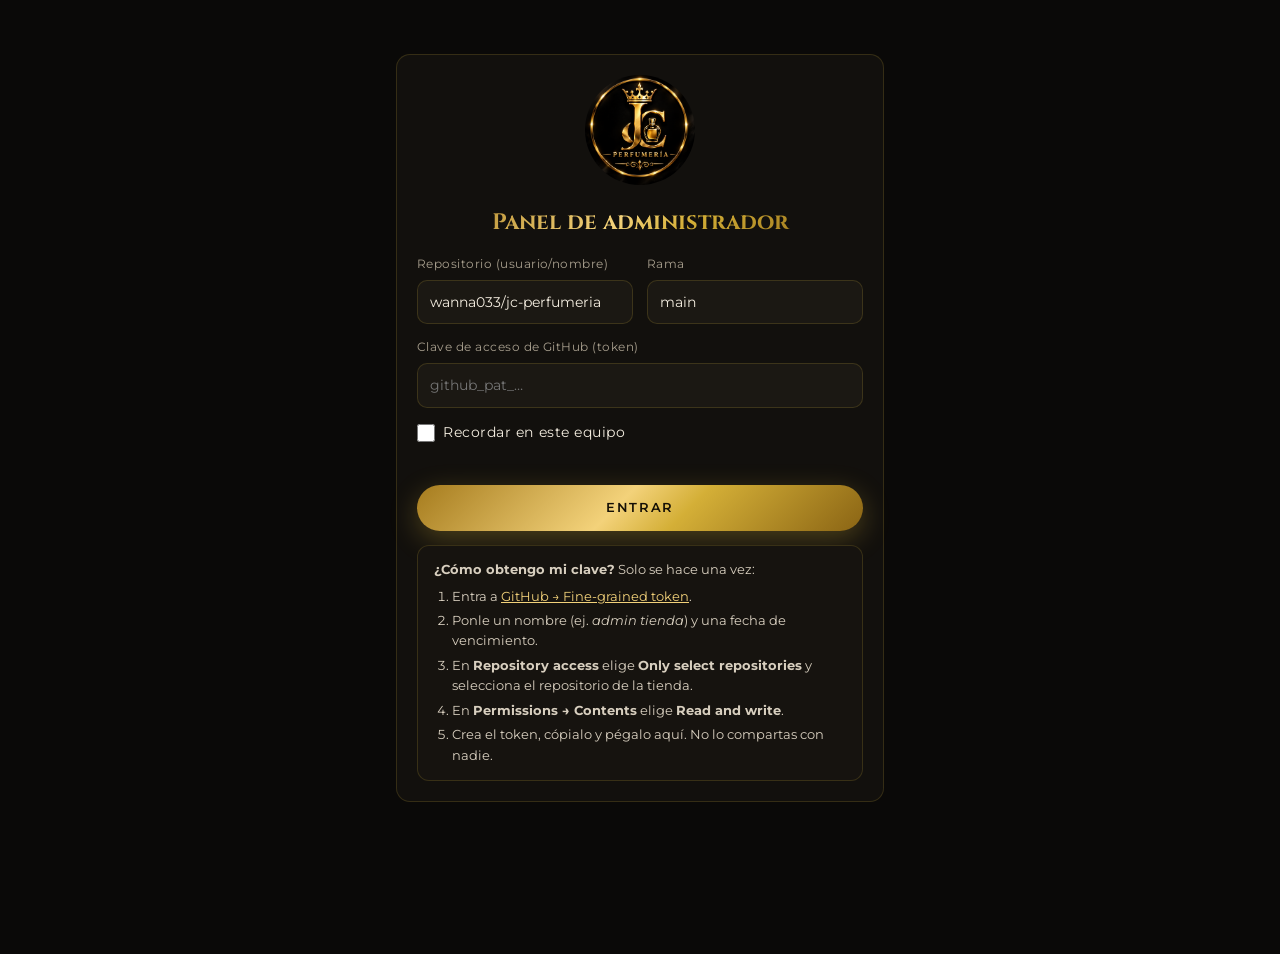
==== admin.html @ fc4ed75d "Tienda JC Perfumería con panel de administrador Co-Authored-By: Claude Opus 5.5 <noreply@anthropic.c" ====
<!DOCTYPE html>
<html lang="es">
<head>
<meta charset="UTF-8">
<meta name="viewport" content="width=device-width, initial-scale=1.0">
<meta name="robots" content="noindex, nofollow">
<title>Administrador | JC Perfumería</title>
<link rel="icon" href="assets/logo.png">
<link rel="preconnect" href="https://fonts.googleapis.com">
<link rel="preconnect" href="https://fonts.gstatic.com" crossorigin>
<link href="https://fonts.googleapis.com/css2?family=Cinzel:wght@500;600;700&family=Montserrat:wght@300;400;500;600;700&display=swap" rel="stylesheet">
<link rel="stylesheet" href="css/tienda.css?v=2">
<style>
  body{background:var(--bg);min-height:100vh}
  .a-top{position:sticky;top:0;z-index:40;background:rgba(8,7,6,.96);border-bottom:1px solid var(--line);backdrop-filter:blur(8px)}
  .a-top .wrap{display:flex;align-items:center;gap:14px;height:68px}
  .a-top img{width:44px;height:44px;border-radius:50%}
  .a-top h1{font-family:Cinzel,serif;font-size:1.05rem}
  .a-top .grow{flex:1}
  .status{font-size:.76rem;color:var(--muted);display:flex;align-items:center;gap:6px}
  .status i{width:8px;height:8px;border-radius:50%;background:#4caf50;display:inline-block}
  .status.dirty i{background:#ffb300}
  .btn-sm{padding:9px 14px;font-size:.68rem}
  .tabs{display:flex;gap:6px;overflow-x:auto;overflow-y:hidden;scrollbar-width:none;padding:18px 0 0;border-bottom:1px solid var(--line)}
  .tab{padding:10px 16px;border-radius:10px 10px 0 0;font-size:.82rem;font-weight:600;color:var(--muted);white-space:nowrap}
  .tab.on{color:var(--gold-2);background:var(--bg-2);border:1px solid var(--line);border-bottom-color:var(--bg-2);margin-bottom:-1px}
  .panel{padding:26px 0 80px}
  .panel-head{display:flex;gap:10px;align-items:center;flex-wrap:wrap;margin-bottom:18px}
  .panel-head h2{font-family:Cinzel,serif;font-size:1.3rem;flex:1}
  .inp,.a-form input,.a-form textarea,.a-form select{width:100%;background:var(--field);border:1px solid var(--line);border-radius:10px;padding:10px 12px;color:var(--text);font-size:.88rem;outline:0}
  .a-form input:focus,.a-form textarea:focus,.inp:focus{border-color:var(--gold)}
  .a-form label{display:flex;flex-direction:column;gap:6px;font-size:.74rem;color:var(--muted);letter-spacing:.04em}
  .a-form .hint{font-size:.7rem;color:#7d7566}
  .a-form .grid2{display:grid;grid-template-columns:1fr 1fr;gap:14px}
  .a-form .grid3{display:grid;grid-template-columns:1fr 1fr 1fr;gap:14px}
  .a-form{display:grid;gap:14px}
  .checks{display:flex;gap:18px;flex-wrap:wrap}
  .checks label{flex-direction:row;align-items:center;gap:8px;font-size:.85rem;color:var(--text)}
  .checks input{width:18px;height:18px;accent-color:var(--gold)}
  .plist{display:flex;flex-direction:column;gap:10px}
  .prow{display:grid;grid-template-columns:64px 1fr auto;gap:14px;align-items:center;padding:10px 12px;border:1px solid var(--line);border-radius:12px;background:var(--card)}
  .prow img{width:64px;height:64px;object-fit:contain;background:#f7f3ea;border-radius:10px}
  .prow h3{font-family:Cinzel,serif;font-size:.95rem}
  .prow .sub{font-size:.76rem;color:var(--muted)}
  .prow .pr{color:var(--gold-2);font-weight:600;font-size:.88rem}
  .pills{display:flex;gap:6px;flex-wrap:wrap;margin-top:4px}
  .pill{font-size:.64rem;padding:2px 8px;border-radius:999px;border:1px solid var(--line);color:var(--muted)}
  .pill.warn{border-color:#ffb300;color:#ffb300}
  .pill.red{border-color:var(--sale);color:#ff6b81}
  .pill.gold{border-color:var(--gold);color:var(--gold-2)}
  .ractions{display:flex;gap:4px;flex-wrap:wrap;justify-content:flex-end}
  .ib{width:34px;height:34px;border-radius:8px;border:1px solid var(--line);display:grid;place-items:center;color:var(--gold-2);font-size:.85rem;background:var(--field)}
  .ib:hover{border-color:var(--gold)}
  .ib.danger{color:#ff6b81}
  .ib:disabled{opacity:.3;cursor:default}
  .card-box{border:1px solid var(--line);border-radius:14px;padding:20px;background:var(--bg-2)}
  .rows{display:flex;flex-direction:column;gap:12px}
  .rowbox{border:1px solid var(--line);border-radius:12px;padding:14px;background:var(--card);display:grid;gap:10px;position:relative}
  .rowbox .ib{position:absolute;top:10px;right:10px}
  .login{max-width:520px;margin:6vh auto;padding:0 16px}
  .login .card-box{display:grid;gap:14px}
  .login img{width:110px;border-radius:50%;margin:0 auto 6px}
  .login h1{font-family:Cinzel,serif;text-align:center;font-size:1.4rem}
  .help{font-size:.8rem;color:var(--soft);background:var(--card);border:1px solid var(--line);border-radius:12px;padding:14px 16px}
  .help ol{padding-left:18px;display:grid;gap:4px;margin-top:6px}
  .help a{color:var(--gold-2);text-decoration:underline}
  .err{color:#ff6b81;font-size:.82rem;min-height:1em}
  .edit-modal{width:min(820px,calc(100% - 24px))}
  .edit-modal .inner{padding:26px}
  .imgdrop{border:1.5px dashed var(--line);border-radius:14px;display:grid;grid-template-columns:140px 1fr;gap:16px;padding:14px;align-items:center}
  .imgdrop.over{border-color:var(--gold);background:rgba(212,175,55,.06)}
  .imgdrop img{width:140px;height:140px;object-fit:contain;background:#f7f3ea;border-radius:10px}
  .progress{position:fixed;inset:0;background:rgba(0,0,0,.75);z-index:120;display:grid;place-items:center}
  .progress .card-box{min-width:300px;text-align:center}
  .spinner{width:38px;height:38px;border:3px solid var(--line);border-top-color:var(--gold);border-radius:50%;animation:spin 1s linear infinite;margin:0 auto 14px}
  @keyframes spin{to{transform:rotate(360deg)}}
  @media (max-width:700px){
    .a-form .grid2,.a-form .grid3{grid-template-columns:1fr}
    .prow{grid-template-columns:52px 1fr}
    .prow img{width:52px;height:52px}
    .ractions{grid-column:1/-1;justify-content:flex-start}
    .imgdrop{grid-template-columns:1fr}
    .imgdrop img{margin:auto}
    .a-top .status span{display:none}
    .hide-sm{display:none}
  }
</style>
</head>
<body>

<!-- ===== Acceso ===== -->
<div class="login" id="loginView">
  <div class="card-box">
    <img src="assets/logo.png" alt="">
    <h1 class="gold-text">Panel de administrador</h1>
    <form class="a-form" id="loginForm">
      <div class="grid2">
        <label>Repositorio (usuario/nombre)<input name="repo" id="fRepo" placeholder="usuario/jc-perfumeria" required></label>
        <label>Rama<input name="branch" id="fBranch" value="main" required></label>
      </div>
      <label>Clave de acceso de GitHub (token)
        <input name="token" id="fToken" type="password" autocomplete="off" placeholder="github_pat_…" required>
      </label>
      <div class="checks"><label><input type="checkbox" id="fRemember"> Recordar en este equipo</label></div>
      <div class="err" id="loginErr"></div>
      <button class="btn btn-gold" type="submit">Entrar</button>
    </form>
    <div class="help">
      <b>¿Cómo obtengo mi clave?</b> Solo se hace una vez:
      <ol>
        <li>Entra a <a href="https://github.com/settings/personal-access-tokens/new" target="_blank" rel="noopener">GitHub → Fine-grained token</a>.</li>
        <li>Ponle un nombre (ej. <i>admin tienda</i>) y una fecha de vencimiento.</li>
        <li>En <b>Repository access</b> elige <b>Only select repositories</b> y selecciona el repositorio de la tienda.</li>
        <li>En <b>Permissions → Contents</b> elige <b>Read and write</b>.</li>
        <li>Crea el token, cópialo y pégalo aquí. No lo compartas con nadie.</li>
      </ol>
    </div>
  </div>
</div>

<!-- ===== Panel ===== -->
<div id="appView" hidden>
  <div class="a-top">
    <div class="wrap">
      <img src="assets/logo.png" alt="">
      <h1 class="gold-text hide-sm">Administrador</h1>
      <div class="grow"></div>
      <div class="status" id="status"><i></i><span id="statusText">Todo publicado</span></div>
      <a class="btn btn-outline btn-sm" id="previewBtn" href="index.html?preview=1" target="_blank">Vista previa</a>
      <button class="btn btn-gold btn-sm" id="publishBtn">Publicar</button>
      <button class="ib" id="logoutBtn" title="Salir">⎋</button>
    </div>
  </div>

  <div class="wrap">
    <div class="tabs" id="tabs">
      <button class="tab on" data-tab="productos">Productos</button>
      <button class="tab" data-tab="ajustes">Ajustes de la tienda</button>
      <button class="tab" data-tab="testimonios">Testimonios</button>
      <button class="tab" data-tab="preguntas">Preguntas</button>
      <button class="tab" data-tab="respaldo">Respaldo</button>
    </div>

    <!-- Productos -->
    <div class="panel" data-panel="productos">
      <div class="panel-head">
        <h2 class="gold-text">Productos <small id="pCount" style="font-size:.8rem;color:var(--muted)"></small></h2>
        <input class="inp" id="pSearch" placeholder="Buscar…" style="max-width:220px">
        <button class="btn btn-gold btn-sm" id="newProduct">+ Nuevo producto</button>
      </div>
      <div class="plist" id="plist"></div>
    </div>

    <!-- Ajustes -->
    <div class="panel" data-panel="ajustes" hidden>
      <div class="panel-head"><h2 class="gold-text">Ajustes de la tienda</h2></div>
      <form class="a-form card-box" id="settingsForm">
        <div class="grid2">
          <label>Nombre de la tienda<input name="nombre"></label>
          <label>Correo<input name="email" type="email"></label>
        </div>
        <div class="grid2">
          <label>WhatsApp (con indicativo, solo números)<input name="whatsapp" inputmode="numeric" placeholder="573001234567"><span class="hint">Ej: 57 + tu número → 573217783770</span></label>
          <label>Teléfono como se muestra<input name="telefonoVisible"></label>
        </div>
        <label>Barra de anuncio (arriba de la página; vacío = oculta)<input name="anuncio"></label>
        <label>Portada · etiqueta pequeña<input name="heroEtiqueta"></label>
        <label>Portada · título<input name="heroTitulo"></label>
        <label>Portada · texto<textarea name="heroTexto" rows="2"></textarea></label>
        <label>Sección “Nosotros”<textarea name="nosotros" rows="5"></textarea></label>
        <div class="grid2">
          <label>Envío gratis desde ($, 0 = no mostrar)<input name="envioGratisDesde" type="number" min="0" step="1000"></label>
          <label>Formas de pago (separadas por coma)<input name="formasPago" placeholder="Transferencia, Nequi, Efectivo"></label>
        </div>
        <div class="grid3">
          <label>Instagram (enlace)<input name="instagram" placeholder="https://instagram.com/…"></label>
          <label>Facebook (enlace)<input name="facebook" placeholder="https://facebook.com/…"></label>
          <label>TikTok (enlace)<input name="tiktok" placeholder="https://tiktok.com/@…"></label>
        </div>
      </form>
    </div>

    <!-- Testimonios -->
    <div class="panel" data-panel="testimonios" hidden>
      <div class="panel-head">
        <h2 class="gold-text">Testimonios</h2>
        <button class="btn btn-gold btn-sm" id="addTes">+ Agregar testimonio</button>
      </div>
      <p class="desc" style="margin-bottom:14px">Agrega comentarios reales de tus clientes (con su permiso). Si no hay ninguno, la sección no se muestra.</p>
      <div class="rows" id="tesList"></div>
    </div>

    <!-- Preguntas -->
    <div class="panel" data-panel="preguntas" hidden>
      <div class="panel-head">
        <h2 class="gold-text">Preguntas frecuentes</h2>
        <button class="btn btn-gold btn-sm" id="addFaq">+ Agregar pregunta</button>
      </div>
      <div class="rows" id="faqList"></div>
    </div>

    <!-- Respaldo -->
    <div class="panel" data-panel="respaldo" hidden>
      <div class="panel-head"><h2 class="gold-text">Copia de seguridad</h2></div>
      <div class="card-box a-form">
        <p class="desc">Descarga todos los datos de tu tienda en un archivo, o restaura uno descargado antes. Restaurar reemplaza lo que tienes en el panel (no se publica hasta que presiones <b>Publicar</b>).</p>
        <div style="display:flex;gap:10px;flex-wrap:wrap">
          <button class="btn btn-outline btn-sm" id="exportBtn">Descargar respaldo</button>
          <label class="btn btn-outline btn-sm" style="cursor:pointer">Restaurar respaldo<input type="file" id="importFile" accept="application/json,.json" hidden></label>
          <button class="btn btn-outline btn-sm" id="discardBtn">Descartar cambios sin publicar</button>
        </div>
      </div>
    </div>
  </div>
</div>

<!-- Editor de producto -->
<div class="overlay" id="overlay"></div>
<div class="modal edit-modal" id="editModal" role="dialog" aria-modal="true">
  <div class="inner">
    <h3 class="gold-text" id="editTitle" style="margin-bottom:16px">Nuevo producto</h3>
    <form class="a-form" id="productForm">
      <div class="imgdrop" id="imgDrop">
        <img id="imgPreview" src="assets/logo.png" alt="">
        <div class="a-form">
          <label class="btn btn-outline btn-sm" style="cursor:pointer;justify-self:start">Subir foto<input type="file" id="imgFile" accept="image/*" hidden></label>
          <span class="hint">También puedes arrastrar la foto aquí. Se optimiza automáticamente.</span>
          <label>…o pega el enlace de una imagen<input name="imagenUrl" placeholder="https://…"></label>
        </div>
      </div>
      <div class="grid2">
        <label>Nombre *<input name="nombre" required></label>
        <label>Marca<input name="marca" list="brandList"><datalist id="brandList"></datalist></label>
      </div>
      <div class="grid3">
        <label>Precio *<input name="precio" type="number" min="0" step="1000" required></label>
        <label>Precio anterior (tachado)<input name="precioAnterior" type="number" min="0" step="1000"><span class="hint">Vacío = sin descuento</span></label>
        <label>Presentación<input name="presentacion" placeholder="Eau de Parfum · 100 ml"></label>
      </div>
      <label>Perfil olfativo (separado por coma)<input name="perfil" placeholder="Vainilla, Ámbar, Especiado"></label>
      <label>Notas (separadas por coma)<input name="notas" placeholder="Bergamota, Rosa, Almizcle"></label>
      <label>Descripción<textarea name="descripcion" rows="3"></textarea></label>
      <div class="checks">
        <label><input type="checkbox" name="destacado"> ★ Destacado</label>
        <label><input type="checkbox" name="nuevo"> Nuevo</label>
        <label><input type="checkbox" name="agotado"> Agotado</label>
      </div>
      <div class="err" id="editErr"></div>
      <div style="display:flex;gap:10px;justify-content:flex-end;flex-wrap:wrap">
        <button type="button" class="btn btn-outline btn-sm" id="cancelEdit">Cancelar</button>
        <button type="submit" class="btn btn-gold btn-sm">Guardar producto</button>
      </div>
    </form>
  </div>
</div>

<div class="toast" id="toast"></div>
<div class="progress" id="progress" hidden><div class="card-box"><div class="spinner"></div><div id="progressText">Publicando…</div></div></div>

<script src="js/admin.js?v=2"></script>
</body>
</html>
---- css/tienda.css ----
:root{
  --bg:#0a0908;
  --bg-2:#12100d;
  --card:#16130f;
  --field:#1b1813;
  --line:rgba(212,175,55,.18);
  --gold:#d4af37;
  --gold-2:#f3d27a;
  --text:#f4ede0;
  --soft:#d8cfbf;
  --muted:#a89f8e;
  --sale:#c8102e;
  --wa:#25d366;
  --grad-gold:linear-gradient(135deg,#a67c1e 0%,#f3d27a 45%,#d4af37 60%,#8a6414 100%);
  --radius:14px;
  --head:78px;
}
*{box-sizing:border-box;margin:0;padding:0}
html{scroll-behavior:smooth;scroll-padding-top:calc(var(--head) + 10px)}
body{background:var(--bg);color:var(--text);font-family:Montserrat,system-ui,sans-serif;line-height:1.6;overflow-x:hidden}
img,video{display:block;max-width:100%}
a{color:inherit;text-decoration:none}
button{font:inherit;cursor:pointer;border:0;background:none;color:inherit}
input,select,textarea{font:inherit}
.wrap{width:min(1200px,100% - 32px);margin-inline:auto}
.serif{font-family:Cinzel,serif;letter-spacing:.04em}
.gold-text{background:var(--grad-gold);-webkit-background-clip:text;background-clip:text;color:transparent}
.eyebrow{font-size:.74rem;letter-spacing:.35em;text-transform:uppercase;color:var(--gold)}
[hidden]{display:none!important}

/* ---------- Anuncio ---------- */
.announce{position:fixed;top:0;left:0;right:0;z-index:51;height:32px;background:var(--grad-gold);color:#140f05;font-size:.72rem;font-weight:600;letter-spacing:.14em;text-transform:uppercase;overflow:hidden;display:flex;align-items:center}
.announce .track{display:flex;gap:60px;white-space:nowrap;animation:marquee 28s linear infinite;padding-left:100%}
@keyframes marquee{to{transform:translateX(-100%)}}
body.has-announce{--offset:32px}

/* ---------- Header ---------- */
header{position:fixed;top:var(--offset,0);left:0;right:0;z-index:50;transition:background .35s,border-color .35s;border-bottom:1px solid transparent}
header.solid{background:rgba(8,7,6,.94);backdrop-filter:blur(10px);border-color:var(--line)}
.nav{display:flex;align-items:center;gap:28px;height:var(--head)}
.brand img{width:58px;height:58px;border-radius:50%;object-fit:cover;box-shadow:0 0 0 1px var(--line),0 0 24px rgba(212,175,55,.25)}
.menu{display:flex;gap:26px;font-size:.76rem;font-weight:600;letter-spacing:.14em;text-transform:uppercase}
.menu a{color:var(--gold-2);position:relative;padding:6px 0;text-shadow:0 1px 8px rgba(0,0,0,.6)}
.menu a::after{content:"";position:absolute;left:0;bottom:0;width:0;height:1px;background:var(--gold);transition:.25s}
.menu a:hover::after{width:100%}
.nav-right{margin-left:auto;display:flex;align-items:center;gap:6px}
.search{display:flex;align-items:center;gap:8px;background:rgba(27,24,19,.8);border:1px solid var(--line);border-radius:999px;padding:8px 14px;width:220px;margin-right:6px}
.search input{background:none;border:0;outline:0;color:var(--text);width:100%;font-size:.85rem}
.search svg{flex:none;color:var(--gold)}
.icon-btn{position:relative;width:42px;height:42px;display:grid;place-items:center;border-radius:50%;color:var(--gold-2);transition:.2s}
.icon-btn:hover{background:rgba(255,255,255,.06)}
.badge{position:absolute;top:2px;right:0;min-width:18px;height:18px;padding:0 5px;border-radius:999px;background:var(--gold);color:#000;font-size:.66rem;font-weight:700;display:grid;place-items:center}
.badge[data-n="0"]{display:none}
.burger{display:none}

/* ---------- Hero con video ---------- */
.hero{position:relative;height:100vh;height:100svh;min-height:560px;overflow:hidden;isolation:isolate;display:flex;align-items:flex-end}
.hero video,.hero .poster{position:absolute;inset:0;width:100%;height:100%;object-fit:cover;z-index:-2;transform:translateY(-10%) scale(1.22);transform-origin:center}
.hero .poster{background:#000 url(../assets/banner.png) center/cover}
.hero::after{content:"";position:absolute;inset:0;z-index:-1;background:
  linear-gradient(to top,var(--bg) 0%,rgba(10,9,8,.85) 16%,rgba(10,9,8,.25) 42%,rgba(0,0,0,0) 60%,rgba(0,0,0,.45) 100%)}
.hero-inner{width:100%;text-align:center;padding-bottom:clamp(40px,7vh,80px)}
.hero h1{font-family:Cinzel,serif;font-size:clamp(1.9rem,4.4vw,3.6rem);line-height:1.1;margin:10px 0 12px;text-shadow:0 4px 30px rgba(0,0,0,.7)}
.hero p{color:var(--soft);max-width:620px;margin-inline:auto;font-size:.98rem;text-shadow:0 2px 12px rgba(0,0,0,.8)}
.hero-cta{display:flex;flex-wrap:wrap;gap:12px;justify-content:center;margin-top:24px}
.hero-tools{position:absolute;right:20px;bottom:24px;display:flex;gap:8px}
.hero-tools button{width:38px;height:38px;border-radius:50%;border:1px solid var(--line);background:rgba(0,0,0,.45);color:var(--gold-2);display:grid;place-items:center}
.scroll-cue{position:absolute;left:50%;bottom:10px;transform:translateX(-50%);color:var(--gold);opacity:.8;animation:bob 2s infinite}
@keyframes bob{50%{transform:translate(-50%,6px)}}

.btn{display:inline-flex;align-items:center;justify-content:center;gap:10px;padding:13px 24px;border-radius:999px;font-weight:600;font-size:.8rem;letter-spacing:.12em;text-transform:uppercase;transition:.25s;white-space:nowrap}
.btn-gold{background:var(--grad-gold);color:#140f05;box-shadow:0 8px 28px rgba(212,175,55,.3)}
.btn-gold:hover{transform:translateY(-2px);box-shadow:0 12px 34px rgba(212,175,55,.45)}
.btn-outline{border:1px solid var(--gold);color:var(--gold-2);background:rgba(0,0,0,.35)}
.btn-outline:hover{background:rgba(212,175,55,.12)}
.btn-wa{background:var(--wa);color:#fff}
.btn-wa:hover{filter:brightness(1.08)}
.btn:disabled{opacity:.45;cursor:not-allowed;transform:none;box-shadow:none}

/* ---------- Perks ---------- */
.perks{display:grid;grid-template-columns:repeat(4,1fr);gap:16px;padding:34px 0 10px}
.perk{display:flex;gap:12px;align-items:center;padding:16px;border:1px solid var(--line);border-radius:12px;background:var(--bg-2)}
.perk svg{color:var(--gold);flex:none}
.perk b{display:block;font-size:.82rem}
.perk span{font-size:.74rem;color:var(--muted)}

/* ---------- Secciones ---------- */
section{padding:80px 0}
.sec-head{text-align:center;margin-bottom:40px}
.sec-head h2{font-family:Cinzel,serif;font-size:clamp(1.7rem,3.4vw,2.5rem);margin-top:8px}
.divider{display:flex;align-items:center;justify-content:center;gap:12px;margin-top:12px;color:var(--gold)}
.divider::before,.divider::after{content:"";width:70px;height:1px;background:linear-gradient(90deg,transparent,var(--gold))}
.divider::after{transform:scaleX(-1)}

/* ---------- Tienda ---------- */
.shop{display:grid;grid-template-columns:220px 1fr;gap:36px}
.filters h4{font-size:.68rem;letter-spacing:.25em;color:var(--muted);text-transform:uppercase;margin-bottom:12px}
.filters .group{padding-bottom:20px;margin-bottom:20px;border-bottom:1px solid var(--line)}
.chip{display:flex;justify-content:space-between;align-items:center;width:100%;padding:8px 12px;border-radius:10px;font-size:.85rem;color:var(--soft);transition:.2s;text-align:left;gap:8px}
.chip:hover{background:var(--field)}
.chip.active{background:rgba(212,175,55,.14);color:var(--gold-2)}
.chip small{color:var(--muted)}
.price-range{display:flex;gap:8px}
.price-range input{width:100%;background:var(--field);border:1px solid var(--line);border-radius:10px;padding:8px 10px;color:var(--text);font-size:.82rem;outline:0}
.toolbar{display:flex;justify-content:space-between;align-items:center;margin-bottom:20px;gap:12px;flex-wrap:wrap}
.toolbar .count{color:var(--muted);font-size:.86rem}
.toolbar-right{display:flex;gap:8px;align-items:center}
select{background:var(--field);color:var(--text);border:1px solid var(--line);border-radius:999px;padding:10px 16px;font-size:.85rem;outline:0}
.clear{font-size:.78rem;color:var(--gold);text-decoration:underline}
.grid{display:grid;grid-template-columns:repeat(auto-fill,minmax(220px,1fr));gap:22px}
.card{background:var(--card);border:1px solid var(--line);border-radius:var(--radius);overflow:hidden;display:flex;flex-direction:column;transition:.3s;position:relative}
.card:hover{transform:translateY(-6px);border-color:rgba(212,175,55,.5);box-shadow:0 18px 40px rgba(0,0,0,.5),0 0 30px rgba(212,175,55,.12)}
.card .img{aspect-ratio:1;background:#f7f3ea;display:grid;place-items:center;overflow:hidden;cursor:pointer;position:relative}
.card .img img{width:100%;height:100%;object-fit:contain;transition:.5s}
.card:hover .img img{transform:scale(1.06)}
.card.soldout .img img{filter:grayscale(.8);opacity:.6}
.tagset{position:absolute;top:12px;left:12px;display:flex;flex-direction:column;gap:6px;z-index:2;align-items:flex-start}
.tag{font-size:.68rem;font-weight:700;padding:4px 10px;border-radius:999px;letter-spacing:.04em}
.tag.off{background:var(--sale);color:#fff}
.tag.new{background:var(--gold);color:#140f05}
.tag.star{background:#140f05;color:var(--gold-2);border:1px solid var(--gold)}
.tag.out{background:#3a3530;color:#fff}
.fav{position:absolute;top:10px;right:10px;z-index:2;width:36px;height:36px;border-radius:50%;background:rgba(255,255,255,.92);color:#8a6414;display:grid;place-items:center;box-shadow:0 4px 12px rgba(0,0,0,.2);transition:.2s}
.fav:hover{transform:scale(1.1)}
.fav.on{color:var(--sale)}
.fav.on svg{fill:currentColor}
.card .body{padding:16px 16px 18px;display:flex;flex-direction:column;gap:5px;flex:1}
.card .brandname{font-size:.64rem;letter-spacing:.2em;text-transform:uppercase;color:var(--muted)}
.card h3{font-family:Cinzel,serif;font-size:1rem;line-height:1.3;cursor:pointer}
.card .tags{font-size:.74rem;color:var(--gold)}
.price{display:flex;align-items:baseline;gap:10px;margin-top:auto;padding-top:8px;flex-wrap:wrap}
.price b{font-size:1.15rem;color:var(--gold-2)}
.price s{font-size:.82rem;color:var(--muted)}
.card .actions{display:flex;gap:8px;margin-top:10px}
.card .actions .btn{padding:10px 12px;font-size:.68rem;flex:1}
.card .actions .wa-mini{flex:none;width:42px;padding:0;height:38px}
.empty{grid-column:1/-1;text-align:center;color:var(--muted);padding:50px 0}
.seen{text-align:center;color:var(--muted);font-size:.8rem;margin-top:36px}
.skeleton{aspect-ratio:.62;border-radius:var(--radius);background:linear-gradient(90deg,#15120e 25%,#1f1b15 50%,#15120e 75%);background-size:200% 100%;animation:sk 1.3s infinite}
@keyframes sk{to{background-position:-200% 0}}

/* ---------- Nosotros ---------- */
.about{background:linear-gradient(180deg,var(--bg),var(--bg-2))}
.about-grid{display:grid;grid-template-columns:1fr 1fr;gap:56px;align-items:center}
.about-media{border-radius:var(--radius);overflow:hidden;border:1px solid var(--line);box-shadow:0 20px 60px rgba(0,0,0,.6)}
.about-text p{color:var(--soft);margin-top:14px;white-space:pre-line}
.stats{display:grid;grid-template-columns:repeat(3,1fr);gap:14px;margin-top:26px}
.stat{border:1px solid var(--line);border-radius:12px;padding:14px;text-align:center}
.stat b{display:block;font-family:Cinzel,serif;font-size:1.45rem}
.stat span{font-size:.7rem;color:var(--muted);letter-spacing:.08em}

/* ---------- Testimonios ---------- */
.reviews{display:grid;grid-template-columns:repeat(auto-fill,minmax(260px,1fr));gap:18px}
.review{border:1px solid var(--line);border-radius:var(--radius);padding:22px;background:var(--card)}
.review .stars{color:var(--gold);letter-spacing:3px}
.review p{color:var(--soft);margin:10px 0 14px;font-style:italic}
.review b{font-size:.85rem}
.review small{color:var(--muted);display:block}

/* ---------- FAQ ---------- */
.faq{max-width:780px;margin-inline:auto;display:flex;flex-direction:column;gap:12px}
.faq details{border:1px solid var(--line);border-radius:12px;background:var(--card);overflow:hidden}
.faq summary{list-style:none;cursor:pointer;padding:18px 22px;font-weight:600;display:flex;justify-content:space-between;gap:12px;align-items:center}
.faq summary::-webkit-details-marker{display:none}
.faq summary::after{content:"+";color:var(--gold);font-size:1.4rem;line-height:1;transition:.25s}
.faq details[open] summary::after{transform:rotate(45deg)}
.faq details p{padding:0 22px 20px;color:var(--soft);white-space:pre-line}

/* ---------- Contacto ---------- */
.cta-band{border:1px solid var(--line);border-radius:20px;padding:44px 28px;text-align:center;background:radial-gradient(ellipse at top,rgba(212,175,55,.14),transparent 70%),var(--bg-2)}
.cta-band h2{font-family:Cinzel,serif;font-size:clamp(1.5rem,3vw,2.2rem)}
.cta-band p{color:var(--soft);margin:10px auto 22px;max-width:560px}

/* ---------- Footer ---------- */
footer{border-top:1px solid var(--line);padding:50px 0 30px;background:#060505}
.foot{display:grid;grid-template-columns:1.3fr 1fr 1fr;gap:30px}
.foot img{width:80px;border-radius:50%;margin-bottom:12px}
.foot h5{font-size:.7rem;letter-spacing:.25em;color:var(--gold);margin-bottom:14px}
.foot p,.foot a{color:var(--muted);font-size:.88rem;display:block;margin-bottom:6px;word-break:break-word}
.foot a:hover{color:var(--gold-2)}
.socials{display:flex;gap:10px;margin-top:10px}
.socials a{width:38px;height:38px;border-radius:50%;border:1px solid var(--line);display:grid;place-items:center;color:var(--gold-2);margin:0}
.copy{text-align:center;color:#6d665a;font-size:.76rem;margin-top:36px}

/* ---------- Flotantes ---------- */
.fab{position:fixed;right:20px;bottom:20px;width:58px;height:58px;border-radius:50%;background:var(--wa);display:grid;place-items:center;color:#fff;box-shadow:0 8px 24px rgba(37,211,102,.45);z-index:60;animation:pulse 2.4s infinite}
@keyframes pulse{0%{box-shadow:0 0 0 0 rgba(37,211,102,.55)}70%{box-shadow:0 0 0 16px rgba(37,211,102,0)}100%{box-shadow:0 0 0 0 rgba(37,211,102,0)}}
.totop{position:fixed;right:28px;bottom:92px;width:42px;height:42px;border-radius:50%;background:var(--field);border:1px solid var(--line);color:var(--gold-2);display:grid;place-items:center;z-index:59;opacity:0;pointer-events:none;transition:.3s}
.totop.show{opacity:1;pointer-events:auto}

/* ---------- Modal / Drawer ---------- */
.overlay{position:fixed;inset:0;background:rgba(0,0,0,.7);backdrop-filter:blur(3px);z-index:80;opacity:0;pointer-events:none;transition:.3s}
.overlay.show{opacity:1;pointer-events:auto}
.modal{position:fixed;left:50%;top:50%;transform:translate(-50%,-46%);width:min(940px,calc(100% - 32px));max-height:calc(100vh - 40px);overflow:auto;background:var(--bg-2);border:1px solid var(--line);border-radius:18px;z-index:90;opacity:0;pointer-events:none;transition:.3s}
.modal.show{opacity:1;pointer-events:auto;transform:translate(-50%,-50%)}
.modal-grid{display:grid;grid-template-columns:1fr 1.1fr}
.modal .pic{background:#f7f3ea;display:grid;place-items:center;min-height:380px;position:relative}
.modal .pic img{width:100%;height:100%;object-fit:contain;cursor:zoom-in;transition:transform .3s}
.modal .pic img.zoom{transform:scale(1.7);cursor:zoom-out}
.modal .info{padding:32px 30px;display:flex;flex-direction:column;gap:10px}
.modal h3{font-family:Cinzel,serif;font-size:1.65rem;line-height:1.2}
.modal .meta{color:var(--muted);font-size:.84rem}
.save{display:inline-block;align-self:flex-start;background:rgba(200,16,46,.15);color:#ff6b81;font-size:.75rem;font-weight:600;padding:4px 10px;border-radius:999px}
.label{font-size:.66rem;letter-spacing:.22em;color:var(--gold);text-transform:uppercase;margin-top:6px}
.desc{color:var(--soft);font-size:.92rem}
.notes{display:flex;flex-wrap:wrap;gap:6px}
.notes span{font-size:.74rem;border:1px solid var(--line);border-radius:999px;padding:4px 10px;color:#e6dcc8}
.qty{display:inline-flex;align-items:center;border:1px solid var(--line);border-radius:999px}
.qty button{width:36px;height:36px;color:var(--gold-2);font-size:1.1rem}
.qty span{min-width:28px;text-align:center}
.modal .row{display:flex;gap:10px;flex-wrap:wrap;align-items:center;margin-top:6px}
.modal .row .btn{flex:1}
.close{position:absolute;top:12px;right:12px;width:38px;height:38px;border-radius:50%;background:rgba(0,0,0,.65);color:#fff;display:grid;place-items:center;z-index:3;font-size:1.1rem}
.mini-actions{display:flex;gap:16px;font-size:.78rem;color:var(--muted);margin-top:4px}
.mini-actions button{display:inline-flex;gap:6px;align-items:center;color:var(--gold-2)}
.related{padding:0 30px 28px}
.related h4{font-size:.66rem;letter-spacing:.22em;color:var(--gold);text-transform:uppercase;margin-bottom:12px}
.related-row{display:grid;grid-template-columns:repeat(4,1fr);gap:12px}
.rel{cursor:pointer;border:1px solid var(--line);border-radius:12px;overflow:hidden;background:var(--card)}
.rel img{aspect-ratio:1;object-fit:contain;background:#f7f3ea;width:100%}
.rel div{padding:8px 10px;font-size:.72rem}
.rel b{display:block;color:var(--gold-2)}

.drawer{position:fixed;top:0;right:0;height:100%;width:min(430px,100%);background:var(--bg-2);border-left:1px solid var(--line);z-index:90;transform:translateX(100%);transition:.35s;display:flex;flex-direction:column}
.drawer.show{transform:none}
.drawer-head{display:flex;justify-content:space-between;align-items:center;padding:20px 22px;border-bottom:1px solid var(--line)}
.drawer-body{flex:1;overflow:auto;padding:16px 22px;display:flex;flex-direction:column;gap:14px}
.line{display:grid;grid-template-columns:60px 1fr auto;gap:12px;align-items:center}
.line img{width:60px;height:60px;object-fit:contain;background:#f7f3ea;border-radius:10px}
.line h6{font-family:Cinzel,serif;font-size:.84rem}
.line small{color:var(--muted)}
.line .qty button{width:28px;height:28px}
.rm{color:var(--muted);font-size:.72rem;text-decoration:underline;margin-top:2px}
.drawer-foot{padding:18px 22px;border-top:1px solid var(--line);display:flex;flex-direction:column;gap:10px}
.total{display:flex;justify-content:space-between;font-size:1.05rem}
.total b{color:var(--gold-2)}
.ship{font-size:.76rem;color:var(--muted)}
.ship .bar{height:5px;border-radius:999px;background:var(--field);margin-top:6px;overflow:hidden}
.ship .bar i{display:block;height:100%;background:var(--grad-gold)}
.checkout-form{display:grid;gap:8px}
.checkout-form input,.checkout-form select,.checkout-form textarea{width:100%;background:var(--field);border:1px solid var(--line);border-radius:10px;padding:10px 12px;color:var(--text);font-size:.85rem;outline:0}
.checkout-form input:focus,.checkout-form textarea:focus,.checkout-form select:focus{border-color:var(--gold)}
.checkout-form select{border-radius:10px}
.two{display:grid;grid-template-columns:1fr 1fr;gap:8px}

.toast{position:fixed;left:50%;bottom:28px;transform:translate(-50%,30px);background:var(--field);border:1px solid var(--gold);color:var(--gold-2);padding:12px 22px;border-radius:999px;font-size:.85rem;z-index:100;opacity:0;transition:.3s;pointer-events:none;max-width:calc(100% - 32px);text-align:center}
.toast.show{opacity:1;transform:translate(-50%,0)}

.reveal{opacity:0;transform:translateY(24px);transition:.8s ease}
.reveal.in{opacity:1;transform:none}

/* ---------- Responsive ---------- */
@media (max-width:980px){
  .menu{display:none;position:absolute;top:var(--head);left:0;right:0;flex-direction:column;gap:0;background:#080706;border-bottom:1px solid var(--line)}
  .menu.open{display:flex}
  .menu a{padding:15px 20px;border-top:1px solid var(--line)}
  .burger{display:grid}
  .search{width:170px}
  .shop{grid-template-columns:1fr}
  .filters{display:flex;gap:10px;overflow-x:auto;padding-bottom:6px;scrollbar-width:thin}
  .filters .group{border:0;padding:0;margin:0;display:flex;gap:6px;align-items:center}
  .filters h4,.filters .price-group{display:none}
  .chip{white-space:nowrap;border:1px solid var(--line);border-radius:999px;width:auto}
  .about-grid{grid-template-columns:1fr}
  .foot{grid-template-columns:1fr;text-align:center}
  .foot img{margin-inline:auto}
  .socials{justify-content:center}
  .modal-grid{grid-template-columns:1fr}
  .modal .pic{min-height:260px;max-height:320px}
  .perks{grid-template-columns:1fr 1fr}
  .related-row{grid-template-columns:repeat(2,1fr)}
}
@media (max-width:600px){
  :root{--head:66px}
  .brand img{width:48px;height:48px}
  .nav{gap:12px}
  .search{display:none}
  .hero p{font-size:.9rem}
  .hero-cta .btn{padding:12px 18px;font-size:.72rem}
  .hero-tools{right:12px;bottom:12px}
  .grid{grid-template-columns:repeat(2,1fr);gap:12px}
  .card .body{padding:12px}
  .card h3{font-size:.84rem}
  .card .tags{display:none}
  .card .actions .btn{font-size:.62rem;padding:10px 6px}
  .card .actions .wa-mini{width:38px}
  .price b{font-size:.98rem}
  section{padding:60px 0}
  .perks{grid-template-columns:1fr}
  .stats{gap:8px}
  .modal .info{padding:24px 20px}
  .related{padding:0 20px 22px}
}
@media (max-height:720px) and (min-width:601px){.hero p{display:none}.hero h1{margin-bottom:0}}
@media (prefers-reduced-motion:reduce){*{animation:none!important;transition:none!important}}
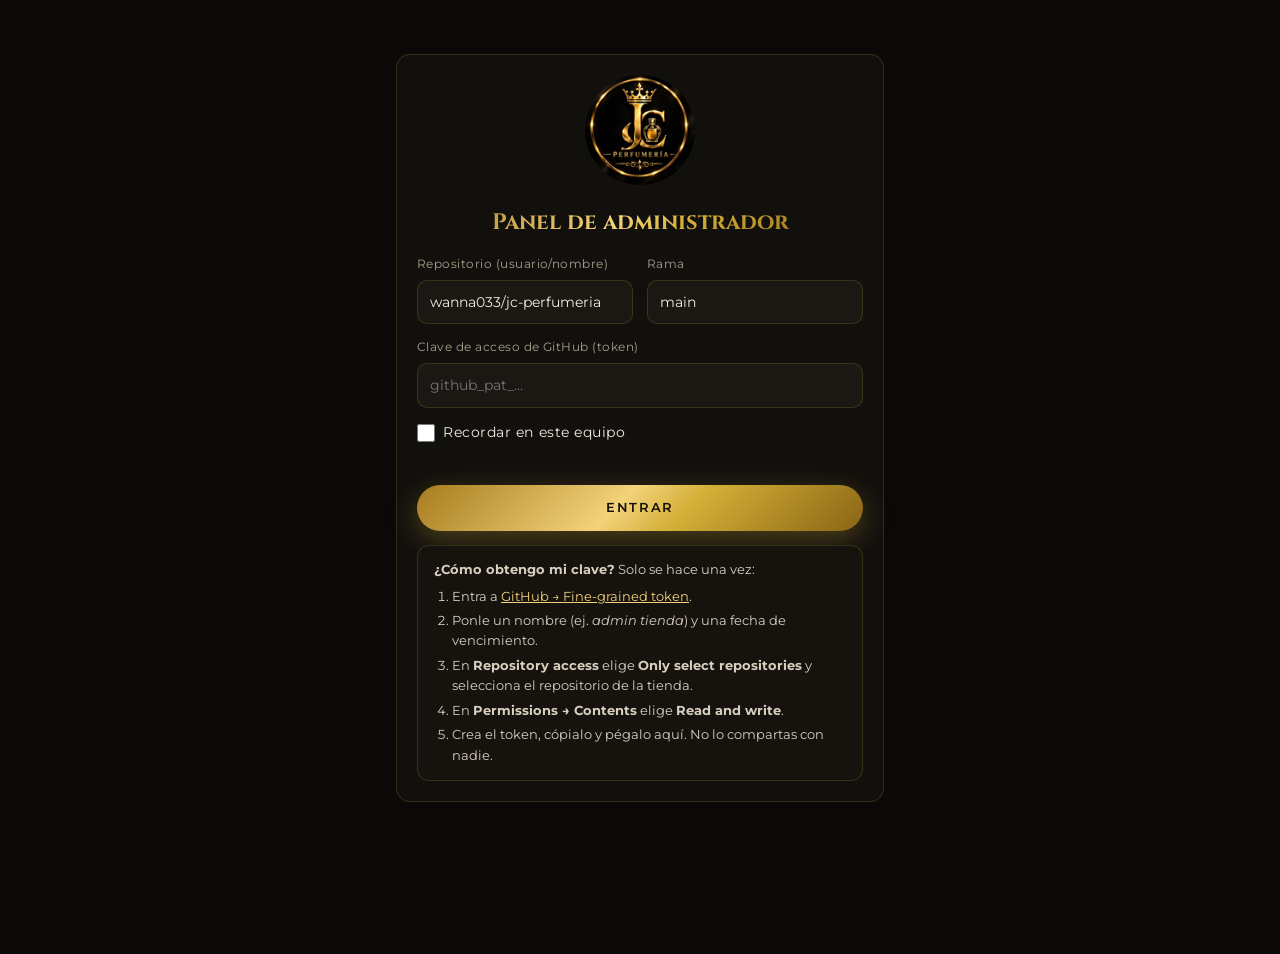
==== commit 87587847: "Nuevas funciones: test de aroma, cupones, galeria, genero, app instalable - Test "Encuentra tu perfu" ====
--- a/admin.html
+++ b/admin.html
@@ -2,14 +2,14 @@
 <html lang="es">
 <head>
 <meta charset="UTF-8">
-<meta name="viewport" content="width=device-width, initial-scale=1.0">
+<meta name="viewport" content="width=device-width, initial-scale=1.0, viewport-fit=cover">
 <meta name="robots" content="noindex, nofollow">
 <title>Administrador | JC Perfumería</title>
-<link rel="icon" href="assets/logo.png">
+<link rel="icon" href="assets/logo-128.png">
 <link rel="preconnect" href="https://fonts.googleapis.com">
 <link rel="preconnect" href="https://fonts.gstatic.com" crossorigin>
 <link href="https://fonts.googleapis.com/css2?family=Cinzel:wght@500;600;700&family=Montserrat:wght@300;400;500;600;700&display=swap" rel="stylesheet">
-<link rel="stylesheet" href="css/tienda.css?v=2">
+<link rel="stylesheet" href="css/tienda.css?v=8">
 <style>
   body{background:var(--bg);min-height:100vh}
   .a-top{position:sticky;top:0;z-index:40;background:rgba(8,7,6,.96);border-bottom:1px solid var(--line);backdrop-filter:blur(8px)}
@@ -84,6 +84,41 @@
     .a-top .status span{display:none}
     .hide-sm{display:none}
   }
+  .top-actions{display:contents}
+  .a-bottom{display:none}
+  .extra-photos{border:1px solid var(--line);border-radius:14px;padding:14px;display:grid;gap:12px}
+  .extra-grid{display:grid;grid-template-columns:repeat(auto-fill,minmax(84px,1fr));gap:10px}
+  .extra-grid:empty{display:none}
+  .xph{position:relative;aspect-ratio:1;background:#f7f3ea;border-radius:10px;overflow:hidden}
+  .xph img{width:100%;height:100%;object-fit:contain}
+  .xph button{position:absolute;top:4px;right:4px;width:26px;height:26px;border-radius:50%;background:rgba(0,0,0,.7);color:#fff;font-size:.8rem}
+  .xph .main-btn{top:auto;bottom:4px;right:4px;left:4px;width:auto;height:auto;border-radius:6px;font-size:.62rem;padding:3px}
+  .a-form select{appearance:auto}
+  .switch{flex-direction:row!important;align-items:center;gap:8px!important;color:var(--text)!important;font-size:.85rem!important}
+  .switch input{width:18px;height:18px;accent-color:var(--gold)}
+  @media (max-width:700px){
+    .a-top .wrap{height:60px;gap:10px}
+    .a-top img{width:38px;height:38px}
+    .a-top .top-actions{display:none}
+    .a-bottom{display:flex;gap:10px;position:fixed;left:0;right:0;bottom:0;z-index:45;background:rgba(8,7,6,.97);border-top:1px solid var(--line);padding:10px 14px calc(10px + env(safe-area-inset-bottom))}
+    .a-bottom .btn{flex:1;height:48px}
+    .panel{padding:18px 0 110px}
+    .panel-head h2{flex:1 1 100%}
+    .panel-head .inp{max-width:none!important;flex:1}
+    .tab{padding:10px 12px;font-size:.78rem}
+    .inp,.a-form input,.a-form textarea,.a-form select{font-size:16px;padding:12px}
+    .ib{width:40px;height:40px;font-size:.95rem}
+    .prow{padding:10px}
+    .prow [data-act="edit-open"]{cursor:pointer}
+    .edit-modal{width:100%;height:auto;max-height:none;top:0;bottom:0;left:0;padding-bottom:0;border-radius:0;border:0;transform:translateY(30px)}
+    .edit-modal.show{transform:none}
+    .edit-modal .inner{padding:18px 16px 0}
+    .save-bar{position:sticky;bottom:0;background:var(--bg-2);padding:12px 0 calc(12px + env(safe-area-inset-bottom));border-top:1px solid var(--line)}
+    .save-bar .btn{flex:1;height:48px}
+    .login{margin:3vh auto}
+    .toast{top:70px;bottom:auto;transform:translate(-50%,-20px)}
+    .toast.show{transform:translate(-50%,0)}
+  }
 </style>
 </head>
 <body>
@@ -91,7 +126,7 @@
 <!-- ===== Acceso ===== -->
 <div class="login" id="loginView">
   <div class="card-box">
-    <img src="assets/logo.png" alt="">
+    <img src="assets/logo-128.png" alt="">
     <h1 class="gold-text">Panel de administrador</h1>
     <form class="a-form" id="loginForm">
       <div class="grid2">
@@ -122,12 +157,12 @@
 <div id="appView" hidden>
   <div class="a-top">
     <div class="wrap">
-      <img src="assets/logo.png" alt="">
+      <img src="assets/logo-128.png" alt="">
       <h1 class="gold-text hide-sm">Administrador</h1>
       <div class="grow"></div>
       <div class="status" id="status"><i></i><span id="statusText">Todo publicado</span></div>
-      <a class="btn btn-outline btn-sm" id="previewBtn" href="index.html?preview=1" target="_blank">Vista previa</a>
-      <button class="btn btn-gold btn-sm" id="publishBtn">Publicar</button>
+      <span class="top-actions"><a class="btn btn-outline btn-sm" id="previewBtn" href="index.html?preview=1" target="_blank">Vista previa</a>
+      <button class="btn btn-gold btn-sm" id="publishBtn">Publicar</button></span>
       <button class="ib" id="logoutBtn" title="Salir">⎋</button>
     </div>
   </div>
@@ -138,6 +173,7 @@
       <button class="tab" data-tab="ajustes">Ajustes de la tienda</button>
       <button class="tab" data-tab="testimonios">Testimonios</button>
       <button class="tab" data-tab="preguntas">Preguntas</button>
+      <button class="tab" data-tab="cupones">Cupones</button>
       <button class="tab" data-tab="respaldo">Respaldo</button>
     </div>
 
@@ -197,6 +233,16 @@
         <button class="btn btn-gold btn-sm" id="addFaq">+ Agregar pregunta</button>
       </div>
       <div class="rows" id="faqList"></div>
+    </div>
+
+    <!-- Cupones -->
+    <div class="panel" data-panel="cupones" hidden>
+      <div class="panel-head">
+        <h2 class="gold-text">Cupones de descuento</h2>
+        <button class="btn btn-gold btn-sm" id="addCup">+ Crear cupón</button>
+      </div>
+      <p class="desc" style="margin-bottom:14px">Tus clientes escriben el código en el carrito y el descuento aparece en el pedido que te llega por WhatsApp. Desactiva un cupón para que deje de funcionar sin borrarlo.</p>
+      <div class="rows" id="cupList"></div>
     </div>
 
     <!-- Respaldo -->
@@ -221,16 +267,32 @@
     <h3 class="gold-text" id="editTitle" style="margin-bottom:16px">Nuevo producto</h3>
     <form class="a-form" id="productForm">
       <div class="imgdrop" id="imgDrop">
-        <img id="imgPreview" src="assets/logo.png" alt="">
+        <img id="imgPreview" src="assets/logo-128.png" alt="">
         <div class="a-form">
+          <b style="font-size:.8rem">Foto principal</b>
           <label class="btn btn-outline btn-sm" style="cursor:pointer;justify-self:start">Subir foto<input type="file" id="imgFile" accept="image/*" hidden></label>
           <span class="hint">También puedes arrastrar la foto aquí. Se optimiza automáticamente.</span>
           <label>…o pega el enlace de una imagen<input name="imagenUrl" placeholder="https://…"></label>
         </div>
       </div>
-      <div class="grid2">
+      <div class="extra-photos">
+        <div style="display:flex;justify-content:space-between;align-items:center;gap:10px;flex-wrap:wrap">
+          <b style="font-size:.8rem">Más fotos <span class="hint">(opcional · se deslizan en la ficha del perfume)</span></b>
+          <label class="btn btn-outline btn-sm" style="cursor:pointer">+ Agregar fotos<input type="file" id="extraFiles" accept="image/*" multiple hidden></label>
+        </div>
+        <div class="extra-grid" id="extraGrid"></div>
+      </div>
+      <div class="grid3">
         <label>Nombre *<input name="nombre" required></label>
         <label>Marca<input name="marca" list="brandList"><datalist id="brandList"></datalist></label>
+        <label>Para
+          <select name="genero">
+            <option value="">Sin especificar</option>
+            <option>Mujer</option>
+            <option>Hombre</option>
+            <option>Unisex</option>
+          </select>
+        </label>
       </div>
       <div class="grid3">
         <label>Precio *<input name="precio" type="number" min="0" step="1000" required></label>
@@ -246,7 +308,7 @@
         <label><input type="checkbox" name="agotado"> Agotado</label>
       </div>
       <div class="err" id="editErr"></div>
-      <div style="display:flex;gap:10px;justify-content:flex-end;flex-wrap:wrap">
+      <div class="save-bar" style="display:flex;gap:10px;justify-content:flex-end;flex-wrap:wrap">
         <button type="button" class="btn btn-outline btn-sm" id="cancelEdit">Cancelar</button>
         <button type="submit" class="btn btn-gold btn-sm">Guardar producto</button>
       </div>
@@ -254,9 +316,14 @@
   </div>
 </div>
 
+<div class="a-bottom" id="aBottom" hidden>
+  <a class="btn btn-outline" id="previewBtn2" href="index.html?preview=1" target="_blank">Vista previa</a>
+  <button class="btn btn-gold" id="publishBtn2">Publicar</button>
+</div>
+
 <div class="toast" id="toast"></div>
 <div class="progress" id="progress" hidden><div class="card-box"><div class="spinner"></div><div id="progressText">Publicando…</div></div></div>
 
-<script src="js/admin.js?v=2"></script>
+<script src="js/admin.js?v=8"></script>
 </body>
 </html>
--- a/css/tienda.css
+++ b/css/tienda.css
@@ -56,10 +56,10 @@
 /* ---------- Hero con video ---------- */
 .hero{position:relative;height:100vh;height:100svh;min-height:560px;overflow:hidden;isolation:isolate;display:flex;align-items:flex-end}
 .hero video,.hero .poster{position:absolute;inset:0;width:100%;height:100%;object-fit:cover;z-index:-2;transform:translateY(-10%) scale(1.22);transform-origin:center}
-.hero .poster{background:#000 url(../assets/banner.png) center/cover}
+.hero .poster{background:#000 url(../assets/banner.jpg) center/cover}
 .hero::after{content:"";position:absolute;inset:0;z-index:-1;background:
   linear-gradient(to top,var(--bg) 0%,rgba(10,9,8,.85) 16%,rgba(10,9,8,.25) 42%,rgba(0,0,0,0) 60%,rgba(0,0,0,.45) 100%)}
-.hero-inner{width:100%;text-align:center;padding-bottom:clamp(40px,7vh,80px)}
+.hero-inner{width:min(1200px,100% - 32px);margin-inline:auto;text-align:center;padding-bottom:clamp(40px,7vh,80px)}
 .hero h1{font-family:Cinzel,serif;font-size:clamp(1.9rem,4.4vw,3.6rem);line-height:1.1;margin:10px 0 12px;text-shadow:0 4px 30px rgba(0,0,0,.7)}
 .hero p{color:var(--soft);max-width:620px;margin-inline:auto;font-size:.98rem;text-shadow:0 2px 12px rgba(0,0,0,.8)}
 .hero-cta{display:flex;flex-wrap:wrap;gap:12px;justify-content:center;margin-top:24px}
@@ -210,6 +210,7 @@
 .qty span{min-width:28px;text-align:center}
 .modal .row{display:flex;gap:10px;flex-wrap:wrap;align-items:center;margin-top:6px}
 .modal .row .btn{flex:1}
+.modal .row .wa-buy{flex-basis:100%}
 .close{position:absolute;top:12px;right:12px;width:38px;height:38px;border-radius:50%;background:rgba(0,0,0,.65);color:#fff;display:grid;place-items:center;z-index:3;font-size:1.1rem}
 .mini-actions{display:flex;gap:16px;font-size:.78rem;color:var(--muted);margin-top:4px}
 .mini-actions button{display:inline-flex;gap:6px;align-items:center;color:var(--gold-2)}
@@ -241,7 +242,9 @@
 .checkout-form input,.checkout-form select,.checkout-form textarea{width:100%;background:var(--field);border:1px solid var(--line);border-radius:10px;padding:10px 12px;color:var(--text);font-size:.85rem;outline:0}
 .checkout-form input:focus,.checkout-form textarea:focus,.checkout-form select:focus{border-color:var(--gold)}
 .checkout-form select{border-radius:10px}
-.two{display:grid;grid-template-columns:1fr 1fr;gap:8px}
+.two{display:grid;grid-template-columns:minmax(0,1fr) minmax(0,1fr);gap:8px}
+.checkout-form{min-width:0}
+.checkout-form>*{min-width:0}
 
 .toast{position:fixed;left:50%;bottom:28px;transform:translate(-50%,30px);background:var(--field);border:1px solid var(--gold);color:var(--gold-2);padding:12px 22px;border-radius:999px;font-size:.85rem;z-index:100;opacity:0;transition:.3s;pointer-events:none;max-width:calc(100% - 32px);text-align:center}
 .toast.show{opacity:1;transform:translate(-50%,0)}
@@ -249,47 +252,240 @@
 .reveal{opacity:0;transform:translateY(24px);transition:.8s ease}
 .reveal.in{opacity:1;transform:none}
 
-/* ---------- Responsive ---------- */
+
+/* ---------- Segunda foto al pasar el mouse ---------- */
+.card .img.has-alt .alt{position:absolute;inset:0;opacity:0;transition:opacity .45s}
+@media (hover:hover){.card:hover .img.has-alt .alt{opacity:1}}
+
+/* ---------- Carruseles (destacados / vistos) ---------- */
+.rail-sec{padding:50px 0 0}
+.rail-head{display:flex;justify-content:space-between;align-items:flex-end;margin-bottom:18px;gap:12px}
+.rail-head h2{font-size:clamp(1.4rem,3vw,2rem);margin-top:4px}
+.rail-nav{display:flex;gap:6px}
+.rail-nav .icon-btn{border:1px solid var(--line);font-size:1.4rem;line-height:1}
+.rail{display:grid;grid-auto-flow:column;grid-auto-columns:minmax(200px,230px);gap:16px;overflow-x:auto;scroll-snap-type:x mandatory;padding-bottom:8px;scrollbar-width:none}
+.rail::-webkit-scrollbar{display:none}
+.rail-sm{grid-auto-columns:minmax(150px,170px);gap:12px}
+.mini{scroll-snap-align:start;background:var(--card);border:1px solid var(--line);border-radius:var(--radius);overflow:hidden;cursor:pointer;transition:.25s;position:relative}
+.mini:hover{border-color:rgba(212,175,55,.5);transform:translateY(-4px)}
+.mini-img{aspect-ratio:1;background:#f7f3ea;position:relative}
+.mini-img img{width:100%;height:100%;object-fit:contain}
+.mini-body{padding:10px 12px 14px}
+.mini h3{font-family:Cinzel,serif;font-size:.86rem;line-height:1.3;margin:2px 0 4px}
+.mini .brandname{font-size:.6rem;letter-spacing:.16em;text-transform:uppercase;color:var(--muted)}
+.mini .price{padding-top:0}
+.mini .price b{font-size:1rem}
+.rail-sm .tagset{display:none}
+.recent{margin-top:50px}
+.recent .eyebrow{margin-bottom:14px}
+
+/* ---------- Banda del test ---------- */
+.quiz-band{display:flex;align-items:center;justify-content:space-between;gap:24px;border:1px solid var(--line);border-radius:20px;padding:34px 36px;background:
+  radial-gradient(ellipse at left,rgba(212,175,55,.16),transparent 60%),var(--bg-2)}
+.quiz-band h2{font-family:Cinzel,serif;font-size:clamp(1.5rem,3vw,2.2rem);margin:6px 0}
+.quiz-band p{color:var(--soft);max-width:520px}
+
+/* ---------- Modal del test ---------- */
+.modal.quiz{width:min(640px,calc(100% - 32px))}
+.quiz-inner{padding:28px 30px 30px}
+.quiz-top{display:flex;gap:14px;align-items:center;margin-bottom:18px}
+.quiz-top img{border-radius:50%}
+.quiz-top h3{font-family:Cinzel,serif;font-size:1.4rem}
+.quiz-progress{height:4px;background:var(--field);border-radius:999px;overflow:hidden;margin-bottom:22px}
+.quiz-progress i{display:block;height:100%;width:0;background:var(--grad-gold);transition:width .35s}
+.quiz-count{color:var(--muted);font-size:.74rem;letter-spacing:.1em;text-transform:uppercase}
+.quiz-step h4{font-family:Cinzel,serif;font-size:1.3rem;margin:6px 0 4px}
+.quiz-hint{color:var(--muted);font-size:.84rem;margin-bottom:6px}
+.quiz-opts{display:grid;grid-template-columns:repeat(auto-fill,minmax(170px,1fr));gap:10px;margin-top:14px}
+.qopt{display:flex;align-items:center;gap:12px;padding:15px 16px;border:1px solid var(--line);border-radius:14px;background:var(--card);text-align:left;font-size:.92rem;transition:.2s}
+.qopt:hover{border-color:rgba(212,175,55,.6)}
+.qopt.on{border-color:var(--gold);background:rgba(212,175,55,.14);color:var(--gold-2)}
+.qi{font-size:1.3rem;width:28px;text-align:center;flex:none}
+.quiz-actions{display:flex;justify-content:space-between;gap:10px;margin-top:22px}
+.quiz-results{display:flex;flex-direction:column;gap:12px;margin-top:14px}
+.qres{display:grid;grid-template-columns:96px 1fr;gap:14px;border:1px solid var(--line);border-radius:14px;padding:10px;background:var(--card)}
+.qres:first-child{border-color:var(--gold)}
+.qres-img{background:#f7f3ea;border-radius:10px;overflow:hidden;cursor:pointer;aspect-ratio:1}
+.qres-img img{width:100%;height:100%;object-fit:contain}
+.qres-body{display:flex;flex-direction:column;gap:2px;min-width:0}
+.qres-body b[data-open]{font-family:Cinzel,serif;cursor:pointer}
+.qres-body small{color:var(--muted);font-size:.74rem;line-height:1.35;overflow-wrap:anywhere}
+.qres-body .why{color:var(--gold)}
+.best{align-self:flex-start;font-size:.64rem;font-weight:700;letter-spacing:.08em;background:var(--grad-gold);color:#140f05;padding:2px 8px;border-radius:999px;margin-bottom:2px}
+.qres .price{padding-top:2px}
+.qres-actions{display:flex;gap:6px;margin-top:6px}
+.btn-xs{padding:8px 14px;font-size:.64rem}
+
+/* ---------- Galería del producto ---------- */
+.gallery{position:absolute;inset:0;display:flex;overflow-x:auto;scroll-snap-type:x mandatory;scrollbar-width:none}
+.gallery::-webkit-scrollbar{display:none}
+.slide{flex:0 0 100%;scroll-snap-align:center;position:relative;overflow:hidden}
+.modal .slide img{position:absolute;inset:0;width:100%;height:100%;object-fit:contain}
+.modal .pic{overflow:hidden}
+.gal-nav{position:absolute;top:50%;transform:translateY(-50%);width:36px;height:36px;border-radius:50%;background:rgba(0,0,0,.55);color:#fff;font-size:1.3rem;z-index:3;display:grid;place-items:center}
+.gal-nav.prev{left:10px}.gal-nav.next{right:10px}
+.dots{position:absolute;bottom:12px;left:0;right:0;display:flex;justify-content:center;gap:6px;z-index:3}
+.dots i{width:7px;height:7px;border-radius:50%;background:rgba(0,0,0,.25);transition:.2s}
+.dots i.on{background:var(--gold);width:18px;border-radius:999px}
+.thumbs{display:flex;gap:8px;flex-wrap:wrap}
+.thumbs button{width:54px;height:54px;border-radius:10px;overflow:hidden;background:#f7f3ea;border:2px solid transparent;opacity:.7}
+.thumbs button.on{border-color:var(--gold);opacity:1}
+.thumbs img{width:100%;height:100%;object-fit:contain}
+
+/* ---------- Cupón en el carrito ---------- */
+.coupon{display:flex;gap:8px}
+.coupon input{flex:1;min-width:0;background:var(--field);border:1px solid var(--line);border-radius:10px;padding:10px 12px;color:var(--text);font-size:.85rem;outline:0;text-transform:uppercase}
+.coupon input:focus{border-color:var(--gold)}
+.coupon .btn{padding:0 16px;font-size:.66rem}
+.coupon-ok{font-size:.8rem;color:#7bd88f}
+.coupon-ok .rm{margin-left:6px}
+.subtotal{display:flex;justify-content:space-between;font-size:.86rem;color:var(--soft)}
+.subtotal.discount{color:#7bd88f}
+
 @media (max-width:980px){
-  .menu{display:none;position:absolute;top:var(--head);left:0;right:0;flex-direction:column;gap:0;background:#080706;border-bottom:1px solid var(--line)}
+  .coupon input{font-size:16px}
+  .quiz-band{flex-direction:column;text-align:center;padding:30px 22px}
+  .quiz-band p{margin-inline:auto}
+}
+@media (max-width:600px){
+  .rail-sec{padding-top:36px}
+  .rail-nav{display:none}
+  .rail{grid-auto-columns:62%;gap:12px;margin:0 -16px;padding:0 16px 6px;scroll-padding:0 16px}
+  .rail-sm{grid-auto-columns:42%}
+  .modal.quiz{width:100%;padding-bottom:0}
+  .quiz-inner{padding:20px 18px calc(24px + env(safe-area-inset-bottom))}
+  .quiz-opts{grid-template-columns:1fr}
+  .qopt{padding:16px}
+  .qres{grid-template-columns:84px 1fr}
+  .quiz-actions .btn{flex:1}
+  .thumbs{display:none}
+  .gal-nav{display:none}
+}
+/* Elementos que solo existen en celular */
+.sheet-head,.sheet-foot,.search-mobile,.quick,.filter-btn{display:none}
+
+/* ---------- Responsive: tablet y celular ---------- */
+@media (max-width:980px){
+  .menu{display:none;position:absolute;top:var(--head);left:0;right:0;flex-direction:column;gap:0;background:#080706;border-bottom:1px solid var(--line);max-height:calc(100dvh - var(--head) - var(--offset,0px));overflow:auto}
   .menu.open{display:flex}
-  .menu a{padding:15px 20px;border-top:1px solid var(--line)}
+  .menu a{padding:16px 20px;border-top:1px solid var(--line);font-size:.8rem}
   .burger{display:grid}
   .search{width:170px}
-  .shop{grid-template-columns:1fr}
-  .filters{display:flex;gap:10px;overflow-x:auto;padding-bottom:6px;scrollbar-width:thin}
-  .filters .group{border:0;padding:0;margin:0;display:flex;gap:6px;align-items:center}
-  .filters h4,.filters .price-group{display:none}
-  .chip{white-space:nowrap;border:1px solid var(--line);border-radius:999px;width:auto}
-  .about-grid{grid-template-columns:1fr}
+  .shop{grid-template-columns:1fr;gap:0}
+
+  /* Filtros: panel que sube desde abajo */
+  .filters{position:fixed;left:0;right:0;bottom:0;z-index:90;max-height:82dvh;overflow:auto;background:var(--bg-2);border-top:1px solid var(--line);border-radius:20px 20px 0 0;padding:0 18px calc(16px + env(safe-area-inset-bottom));transform:translateY(105%);transition:transform .35s;overscroll-behavior:contain}
+  .filters.show{transform:none}
+  .sheet-head{display:flex;justify-content:space-between;align-items:center;position:sticky;top:0;background:var(--bg-2);padding:16px 0 10px;z-index:1;font-size:1.1rem}
+  .sheet-foot{display:flex;gap:10px;position:sticky;bottom:calc(-16px - env(safe-area-inset-bottom));background:var(--bg-2);padding:12px 0 calc(4px + env(safe-area-inset-bottom))}
+  .sheet-foot .btn{flex:1}
+  .sheet-foot .btn-outline{flex:0 0 auto}
+  .filters #viewGroup{display:none}
+  .filters .group{display:flex;flex-wrap:wrap;gap:8px;padding-bottom:18px;margin-bottom:18px}
+  .filters h4{width:100%;margin-bottom:2px}
+  .chip{white-space:nowrap;border:1px solid var(--line);border-radius:999px;width:auto;padding:9px 14px}
+  .filters .price-range input{font-size:16px;padding:12px}
+
+  .quick{display:flex;gap:8px;overflow-x:auto;margin:0 -16px 14px;padding:0 16px 2px;scrollbar-width:none}
+  .quick::-webkit-scrollbar{display:none}
+  .quick .chip{flex:none}
+  .filter-btn{display:inline-flex;align-items:center;gap:8px;border:1px solid var(--line);border-radius:999px;padding:9px 16px;font-size:.84rem;color:var(--gold-2);background:var(--field)}
+  .filter-btn.on{border-color:var(--gold);background:rgba(212,175,55,.14)}
+  .toolbar .count{order:3;width:100%;font-size:.8rem}
+
+  .about-grid{grid-template-columns:1fr;gap:30px}
   .foot{grid-template-columns:1fr;text-align:center}
   .foot img{margin-inline:auto}
   .socials{justify-content:center}
   .modal-grid{grid-template-columns:1fr}
-  .modal .pic{min-height:260px;max-height:320px}
+  .modal .pic{min-height:260px;max-height:340px}
+  .related-row{grid-template-columns:repeat(2,1fr)}
   .perks{grid-template-columns:1fr 1fr}
-  .related-row{grid-template-columns:repeat(2,1fr)}
+  .search-mobile input,select,.checkout-form input,.checkout-form select,.checkout-form textarea{font-size:16px}
 }
+
 @media (max-width:600px){
-  :root{--head:66px}
-  .brand img{width:48px;height:48px}
-  .nav{gap:12px}
-  .search{display:none}
+  :root{--head:62px}
+  .announce{height:28px;font-size:.64rem}
+  body.has-announce{--offset:28px}
+  .brand img{width:44px;height:44px}
+  .nav{gap:8px}
+  .nav-right{gap:2px}
+  .nav-right>.search{display:none}
+
+  /* Portada: el video ocupa la parte de arriba y el texto queda debajo del logo */
+  .hero{min-height:600px}
+  .hero video,.hero .poster{height:74%;transform:none}
+  .hero::after{background:linear-gradient(to top,var(--bg) 0%,var(--bg) 26%,rgba(10,9,8,.6) 36%,rgba(0,0,0,0) 55%,rgba(0,0,0,.4) 100%)}
+  .hero-inner{padding-bottom:calc(92px + env(safe-area-inset-bottom))}
+  .hero .eyebrow{font-size:.62rem;letter-spacing:.25em}
+  .hero h1{font-size:clamp(1.7rem,8.4vw,2.2rem)}
   .hero p{font-size:.9rem}
-  .hero-cta .btn{padding:12px 18px;font-size:.72rem}
-  .hero-tools{right:12px;bottom:12px}
-  .grid{grid-template-columns:repeat(2,1fr);gap:12px}
-  .card .body{padding:12px}
-  .card h3{font-size:.84rem}
+  .hero-cta{gap:10px}
+  .hero-cta .btn{padding:13px 18px;font-size:.72rem;flex:1;max-width:190px}
+  .hero-tools{left:12px;right:auto;bottom:calc(20px + env(safe-area-inset-bottom))}
+  .scroll-cue{display:none}
+
+  .perks{grid-template-columns:1fr 1fr;gap:10px;padding-top:20px}
+  .perk{padding:12px;gap:10px;flex-direction:column;align-items:flex-start}
+  .perk svg{width:22px;height:22px}
+  .perk b{font-size:.78rem}
+  .perk span{font-size:.68rem;line-height:1.35}
+
+  section{padding:56px 0}
+  .sec-head{margin-bottom:26px}
+  .search-mobile{display:flex;width:100%;margin:0 0 12px;padding:12px 16px}
+
+  .grid{grid-template-columns:repeat(2,1fr);gap:10px}
+  .card:hover{transform:none}
+  .card .body{padding:10px 10px 12px;gap:3px}
+  .card .brandname{font-size:.58rem;letter-spacing:.14em}
+  .card h3{font-size:.8rem}
   .card .tags{display:none}
-  .card .actions .btn{font-size:.62rem;padding:10px 6px}
-  .card .actions .wa-mini{width:38px}
-  .price b{font-size:.98rem}
-  section{padding:60px 0}
-  .perks{grid-template-columns:1fr}
+  .card .actions{gap:6px}
+  .card .actions .btn{font-size:.62rem;padding:0 6px;height:40px;letter-spacing:.08em}
+  .card .actions .wa-mini{width:40px;height:40px}
+  .price{gap:6px;padding-top:4px}
+  .price b{font-size:.95rem}
+  .price s{font-size:.72rem}
+  .tagset{top:8px;left:8px;gap:4px}
+  .tag{font-size:.6rem;padding:3px 8px}
+  .fav{top:6px;right:6px;width:34px;height:34px}
+
   .stats{gap:8px}
-  .modal .info{padding:24px 20px}
-  .related{padding:0 20px 22px}
+  .stat{padding:12px 6px}
+  .stat b{font-size:1.2rem}
+  .faq summary{padding:16px 18px;font-size:.92rem}
+  .faq details p{padding:0 18px 18px;font-size:.9rem}
+  .cta-band{padding:34px 20px}
+
+  /* Detalle del producto a pantalla completa con barra de compra fija */
+  .modal{width:100%;max-height:none;height:auto;top:0;bottom:0;left:0;border-radius:0;border:0;transform:translateY(30px);padding-bottom:calc(84px + env(safe-area-inset-bottom))}
+  .modal.show{transform:none}
+  .modal .pic{min-height:0;height:46vh;max-height:none}
+  .modal .info{padding:20px 18px 8px}
+  .modal h3{font-size:1.4rem}
+  .buybar{position:fixed;left:0;right:0;bottom:0;z-index:4;background:rgba(18,16,13,.97);border-top:1px solid var(--line);padding:12px 14px calc(12px + env(safe-area-inset-bottom));backdrop-filter:blur(8px)}
+  .buybar .row{margin:0;flex-wrap:nowrap;gap:8px}
+  .buybar .btn{padding:0 12px;height:46px;font-size:.7rem}
+  .buybar .qty button{width:32px;height:44px}
+  .modal .row .wa-buy{flex:0 0 46px;padding:0}
+  .wa-buy span{display:none}
+  .related{padding:4px 18px 22px}
+  .close{position:fixed;top:12px;right:12px;width:42px;height:42px}
+
+  /* Carrito: todo se desliza junto para que el teclado no tape los campos */
+  .drawer{height:auto;top:0;bottom:0;overflow:auto;overscroll-behavior:contain}
+  .drawer-body{flex:none;overflow:visible;min-height:120px}
+  .drawer-head{position:sticky;top:0;background:var(--bg-2);z-index:2}
+  .drawer-foot{padding-bottom:calc(18px + env(safe-area-inset-bottom))}
+
+  .toast{top:calc(var(--offset,0px) + var(--head) + 10px);bottom:auto;transform:translate(-50%,-20px);font-size:.8rem}
+  .toast.show{transform:translate(-50%,0)}
+  .fab{width:54px;height:54px;right:16px;bottom:calc(16px + env(safe-area-inset-bottom))}
+  .fab svg{width:28px;height:28px}
+  .totop{right:22px;bottom:calc(82px + env(safe-area-inset-bottom))}
 }
 @media (max-height:720px) and (min-width:601px){.hero p{display:none}.hero h1{margin-bottom:0}}
+@media (hover:none){.card:hover{transform:none;box-shadow:none}.card:hover .img img{transform:none}}
 @media (prefers-reduced-motion:reduce){*{animation:none!important;transition:none!important}}
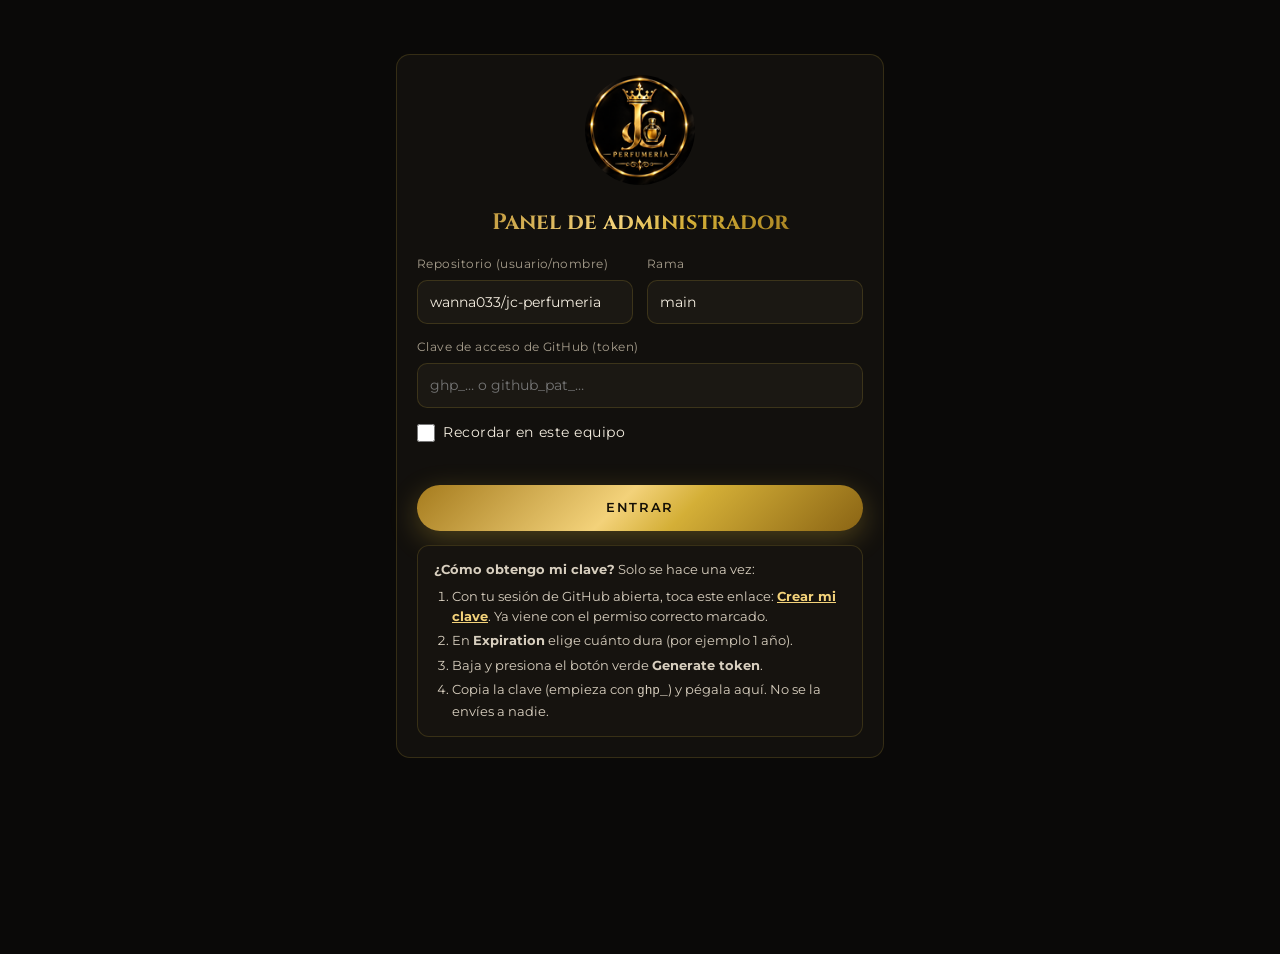
==== commit 94c3f080: "Panel: enlace directo para crear la clave con el permiso correcto Co-Authored-By: Claude Opus 5.5 <n" ====
--- a/admin.html
+++ b/admin.html
@@ -134,7 +134,7 @@
         <label>Rama<input name="branch" id="fBranch" value="main" required></label>
       </div>
       <label>Clave de acceso de GitHub (token)
-        <input name="token" id="fToken" type="password" autocomplete="off" placeholder="github_pat_…" required>
+        <input name="token" id="fToken" type="password" autocomplete="off" placeholder="ghp_… o github_pat_…" required>
       </label>
       <div class="checks"><label><input type="checkbox" id="fRemember"> Recordar en este equipo</label></div>
       <div class="err" id="loginErr"></div>
@@ -143,11 +143,10 @@
     <div class="help">
       <b>¿Cómo obtengo mi clave?</b> Solo se hace una vez:
       <ol>
-        <li>Entra a <a href="https://github.com/settings/personal-access-tokens/new" target="_blank" rel="noopener">GitHub → Fine-grained token</a>.</li>
-        <li>Ponle un nombre (ej. <i>admin tienda</i>) y una fecha de vencimiento.</li>
-        <li>En <b>Repository access</b> elige <b>Only select repositories</b> y selecciona el repositorio de la tienda.</li>
-        <li>En <b>Permissions → Contents</b> elige <b>Read and write</b>.</li>
-        <li>Crea el token, cópialo y pégalo aquí. No lo compartas con nadie.</li>
+        <li>Con tu sesión de GitHub abierta, toca este enlace: <a href="https://github.com/settings/tokens/new?scopes=public_repo&description=Panel%20JC%20Perfumeria" target="_blank" rel="noopener"><b>Crear mi clave</b></a>. Ya viene con el permiso correcto marcado.</li>
+        <li>En <b>Expiration</b> elige cuánto dura (por ejemplo 1 año).</li>
+        <li>Baja y presiona el botón verde <b>Generate token</b>.</li>
+        <li>Copia la clave (empieza con <code>ghp_</code>) y pégala aquí. No se la envíes a nadie.</li>
       </ol>
     </div>
   </div>
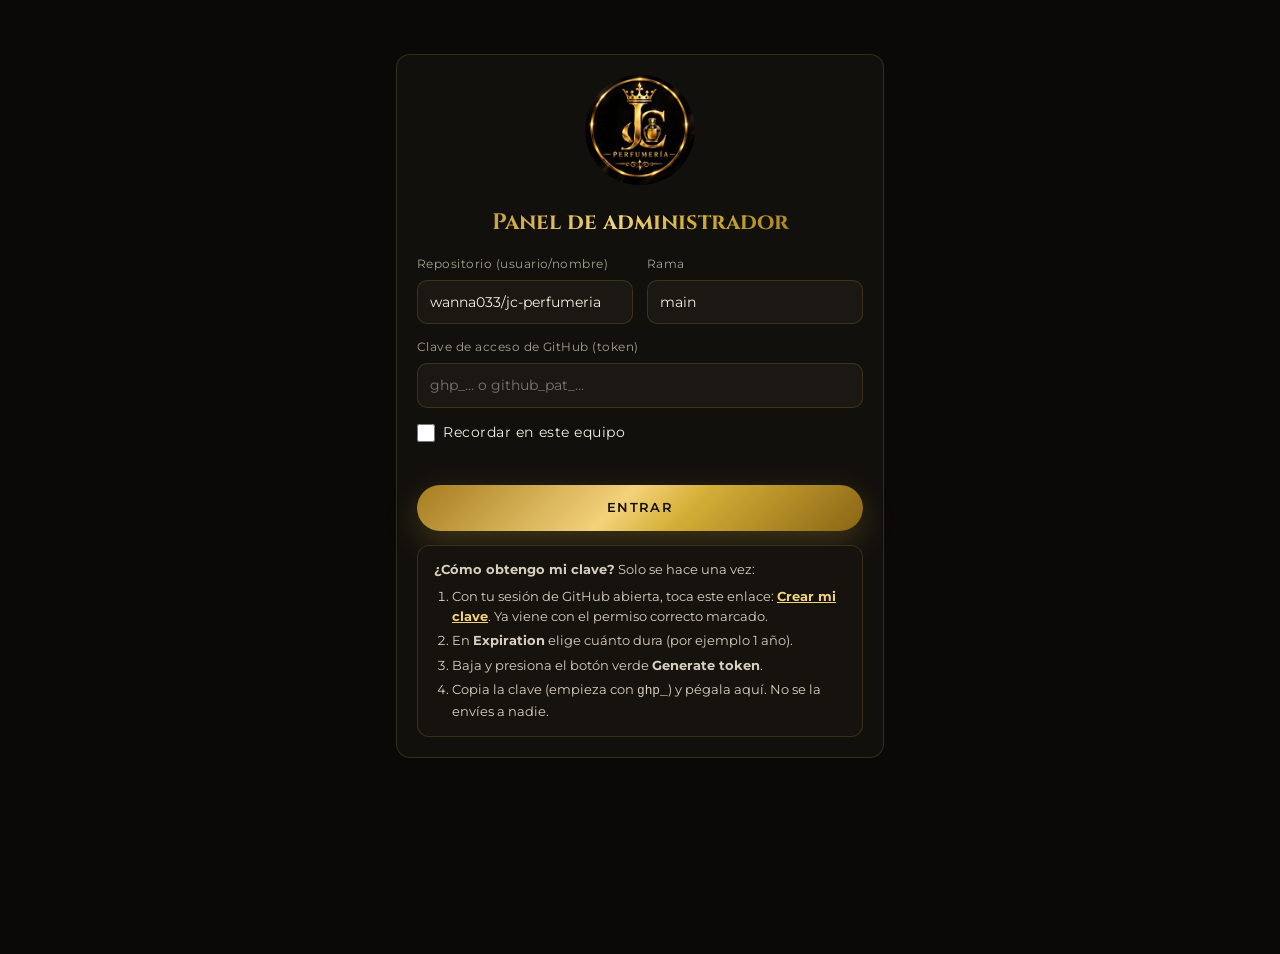
==== commit ff01b8bb: "Pulido visual de la tienda y panel mas seguro al publicar Co-Authored-By: Claude Sonnet 5.5 <noreply" ====
--- a/admin.html
+++ b/admin.html
@@ -9,7 +9,7 @@
 <link rel="preconnect" href="https://fonts.googleapis.com">
 <link rel="preconnect" href="https://fonts.gstatic.com" crossorigin>
 <link href="https://fonts.googleapis.com/css2?family=Cinzel:wght@500;600;700&family=Montserrat:wght@300;400;500;600;700&display=swap" rel="stylesheet">
-<link rel="stylesheet" href="css/tienda.css?v=8">
+<link rel="stylesheet" href="css/tienda.css?v=10">
 <style>
   body{background:var(--bg);min-height:100vh}
   .a-top{position:sticky;top:0;z-index:40;background:rgba(8,7,6,.96);border-bottom:1px solid var(--line);backdrop-filter:blur(8px)}
@@ -86,6 +86,10 @@
   }
   .top-actions{display:contents}
   .a-bottom{display:none}
+  .notice-box{max-width:420px;margin:0 16px;text-align:center}
+  .pc-box{display:grid;gap:8px;text-align:center;border:1px solid var(--gold);border-radius:14px;padding:16px;background:rgba(212,175,55,.08)}
+  .pc-box span{font-size:.82rem;color:var(--soft)}
+  .pc-box~#loginForm,.pc-box~.help{display:none}
   .extra-photos{border:1px solid var(--line);border-radius:14px;padding:14px;display:grid;gap:12px}
   .extra-grid{display:grid;grid-template-columns:repeat(auto-fill,minmax(84px,1fr));gap:10px}
   .extra-grid:empty{display:none}
@@ -321,8 +325,16 @@
 </div>
 
 <div class="toast" id="toast"></div>
+<div class="progress" id="notice" hidden><div class="card-box notice-box">
+  <h3 class="gold-text" id="noticeTitle" style="font-family:Cinzel,serif;font-size:1.5rem"></h3>
+  <p id="noticeText" style="color:var(--soft);margin:10px 0 18px"></p>
+  <div style="display:flex;gap:10px;justify-content:center;flex-wrap:wrap">
+    <a class="btn btn-outline" id="noticeStore" href="https://wanna033.github.io/jc-perfumeria/" target="_blank" rel="noopener">Ver mi tienda</a>
+    <button class="btn btn-gold" id="noticeOk">Aceptar</button>
+  </div>
+</div></div>
 <div class="progress" id="progress" hidden><div class="card-box"><div class="spinner"></div><div id="progressText">Publicando…</div></div></div>
 
-<script src="js/admin.js?v=8"></script>
+<script src="js/admin.js?v=11"></script>
 </body>
 </html>
--- a/css/tienda.css
+++ b/css/tienda.css
@@ -489,3 +489,110 @@
 @media (max-height:720px) and (min-width:601px){.hero p{display:none}.hero h1{margin-bottom:0}}
 @media (hover:none){.card:hover{transform:none;box-shadow:none}.card:hover .img img{transform:none}}
 @media (prefers-reduced-motion:reduce){*{animation:none!important;transition:none!important}}
+
+/* ---------- Pulido visual de JC Perfumería ---------- */
+.skip-link{position:fixed;top:10px;left:10px;z-index:200;transform:translateY(-160%);padding:10px 16px;border-radius:999px;background:var(--gold-2);color:#171109;font-weight:700}
+.skip-link:focus{transform:none}
+header:not(.solid){background:linear-gradient(180deg,rgba(7,6,5,.62),transparent)}
+header.solid{background:rgba(8,7,6,.84);backdrop-filter:blur(16px);box-shadow:0 10px 30px rgba(0,0,0,.16)}
+.nav{gap:20px}
+.brand{display:flex;align-items:center;gap:11px;flex:none}
+.brand img{width:52px;height:52px}
+.brand-copy{display:flex;flex-direction:column;line-height:1;gap:5px}
+.brand-copy strong{font-family:Cinzel,serif;font-size:1rem;letter-spacing:.2em;color:var(--gold-2)}
+.brand-copy small{font-size:.58rem;letter-spacing:.22em;text-transform:uppercase;color:var(--soft)}
+.menu{gap:clamp(12px,1.55vw,21px);font-size:.69rem;letter-spacing:.1em}
+.nav-right>.search{width:190px}
+.hero{height:min(900px,90svh);min-height:640px}
+.hero::after{background:
+  linear-gradient(90deg,rgba(7,6,5,.84) 0%,rgba(7,6,5,.58) 34%,rgba(7,6,5,.16) 72%,rgba(7,6,5,.08) 100%),
+  linear-gradient(to top,var(--bg) 0%,rgba(10,9,8,.32) 18%,transparent 58%,rgba(0,0,0,.3) 100%)}
+.hero-inner{width:min(1200px,100% - 48px);text-align:left;display:flex;flex-direction:column;align-items:flex-start;padding-bottom:clamp(58px,9vh,112px)}
+.hero .eyebrow{display:flex;align-items:center;gap:12px;font-size:.68rem;letter-spacing:.3em}
+.hero .eyebrow::before{content:"";display:block;width:34px;height:1px;background:var(--gold-2);box-shadow:0 0 14px rgba(243,210,122,.55)}
+.hero h1{max-width:760px;font-size:clamp(2.8rem,5.8vw,5rem);line-height:1.04;letter-spacing:.025em;margin:16px 0}
+.hero p{max-width:490px;margin:0;color:rgba(244,237,224,.84);font-size:1rem;line-height:1.8}
+.hero-cta{justify-content:flex-start;margin-top:30px;gap:14px}
+.hero-cta .btn{min-height:50px}
+.btn{letter-spacing:.1em}
+.btn-gold{box-shadow:0 10px 32px rgba(212,175,55,.24)}
+.btn-gold:hover{box-shadow:0 14px 38px rgba(212,175,55,.34)}
+.perks{position:relative;z-index:2;margin-top:-30px;padding:0 0 10px;gap:12px}
+.perk{min-height:94px;padding:18px;background:rgba(19,16,12,.92);backdrop-filter:blur(12px);border-color:rgba(212,175,55,.2);border-radius:14px;box-shadow:0 14px 34px rgba(0,0,0,.2)}
+.perk b{font-size:.78rem;letter-spacing:.04em}
+.perk span{font-size:.7rem;line-height:1.5}
+section#productos{padding-top:84px}
+.sec-head{margin-bottom:34px}
+.sec-head h2{letter-spacing:.025em}
+.divider::before,.divider::after{width:84px;opacity:.75}
+.shop{gap:28px}
+.filters:not(.show){border:1px solid rgba(212,175,55,.15);border-radius:16px;padding:16px;background:linear-gradient(155deg,rgba(24,21,15,.84),rgba(13,12,10,.76))}
+.filters .group:last-child{border-bottom:0;margin-bottom:0;padding-bottom:0}
+.chip{border-radius:9px}
+.chip.active{box-shadow:inset 0 0 0 1px rgba(212,175,55,.16)}
+.toolbar{padding:0 0 12px;border-bottom:1px solid rgba(212,175,55,.13)}
+.toolbar .count{font-size:.82rem;letter-spacing:.025em}
+.toolbar select{min-height:42px}
+.grid{gap:18px}
+.card{border-color:rgba(212,175,55,.14);border-radius:16px;background:linear-gradient(160deg,#1a1711,#12100d);box-shadow:0 8px 24px rgba(0,0,0,.12)}
+.card:hover{transform:translateY(-4px);border-color:rgba(212,175,55,.43);box-shadow:0 18px 38px rgba(0,0,0,.34),0 0 28px rgba(212,175,55,.08)}
+.card .img{aspect-ratio:1/1.04;background:#f4f1e9}
+.card .img img{padding:8px}
+.card .body{padding:16px 15px 16px;gap:7px}
+.card .brandname{letter-spacing:.16em;color:#b7a779}
+.card h3{font-size:.94rem;line-height:1.42;min-height:2.65em}
+.card .tags{font-size:.7rem;line-height:1.5;color:#c7ae6c}
+.card .actions{margin-top:12px}
+.card .actions .btn{min-height:42px;letter-spacing:.08em}
+.about{background:radial-gradient(ellipse at 16% 50%,rgba(212,175,55,.055),transparent 48%),linear-gradient(180deg,var(--bg),var(--bg-2))}
+.about-media{border-radius:18px;border-color:rgba(212,175,55,.25);box-shadow:0 24px 70px rgba(0,0,0,.44)}
+.about-text p{max-width:540px;line-height:1.85}
+.stat{background:rgba(255,255,255,.018);border-color:rgba(212,175,55,.16)}
+.cta-band{border-radius:22px;background:radial-gradient(ellipse at 50% 0,rgba(212,175,55,.12),transparent 72%),linear-gradient(145deg,#17140f,#100f0d);box-shadow:0 24px 60px rgba(0,0,0,.17)}
+footer{background:linear-gradient(180deg,#090807,#050504)}
+.foot h5{letter-spacing:.2em}
+.copy{padding-inline:16px;line-height:1.7}
+:where(a,button,input,select,textarea):focus-visible{outline:2px solid var(--gold-2);outline-offset:3px}
+
+@media (max-width:980px){
+  .nav{gap:12px}
+  .brand img{width:48px;height:48px}
+  .filters:not(.show){border-radius:20px 20px 0 0;padding:0 18px calc(16px + env(safe-area-inset-bottom));background:var(--bg-2)}
+}
+@media (max-width:600px){
+  .nav{height:62px}
+  .brand{gap:8px}
+  .brand img{width:42px;height:42px}
+  .brand-copy strong{font-size:.9rem}
+  .brand-copy small{font-size:.52rem}
+  .hero{height:100svh;min-height:620px}
+  .hero::after{background:linear-gradient(to top,var(--bg) 0%,var(--bg) 21%,rgba(10,9,8,.6) 37%,transparent 56%,rgba(0,0,0,.32) 100%)}
+  .hero-inner{width:calc(100% - 32px);text-align:center;align-items:center;padding-bottom:calc(78px + env(safe-area-inset-bottom))}
+  .hero .eyebrow{font-size:.58rem;letter-spacing:.2em}
+  .hero .eyebrow::before{width:20px}
+  .hero h1{max-width:440px;font-size:clamp(1.9rem,8.3vw,2.4rem);line-height:1.12;margin:10px 0}
+  .hero p{max-width:365px;font-size:.84rem;line-height:1.65}
+  .hero-cta{justify-content:center;margin-top:20px;gap:9px;width:100%}
+  .hero-cta .btn{min-height:46px;padding:12px 13px;font-size:.62rem;letter-spacing:.07em}
+  .perks{margin-top:-12px;padding-top:0;gap:9px}
+  .perk{min-height:84px;padding:11px 10px;border-radius:12px;gap:8px}
+  .perk b{font-size:.71rem}
+  .perk span{font-size:.64rem}
+  section#productos{padding-top:62px}
+  .sec-head{margin-bottom:24px}
+  .grid{gap:10px}
+  .card{border-radius:13px}
+  .card .img{aspect-ratio:1/1.02}
+  .card .img img{padding:4px}
+  .card .body{padding:10px 9px 11px;gap:4px}
+  .card .brandname{font-size:.55rem;letter-spacing:.11em}
+  .card h3{font-size:.75rem;min-height:2.7em;line-height:1.35}
+  .card .tags{font-size:.64rem}
+  .card .actions{margin-top:8px}
+  .card .actions .btn{min-height:40px}
+  .toolbar{padding-bottom:10px}
+  .about-grid{gap:22px}
+  .about-media{border-radius:14px}
+  .stats{margin-top:20px}
+  .cta-band{border-radius:17px}
+}
